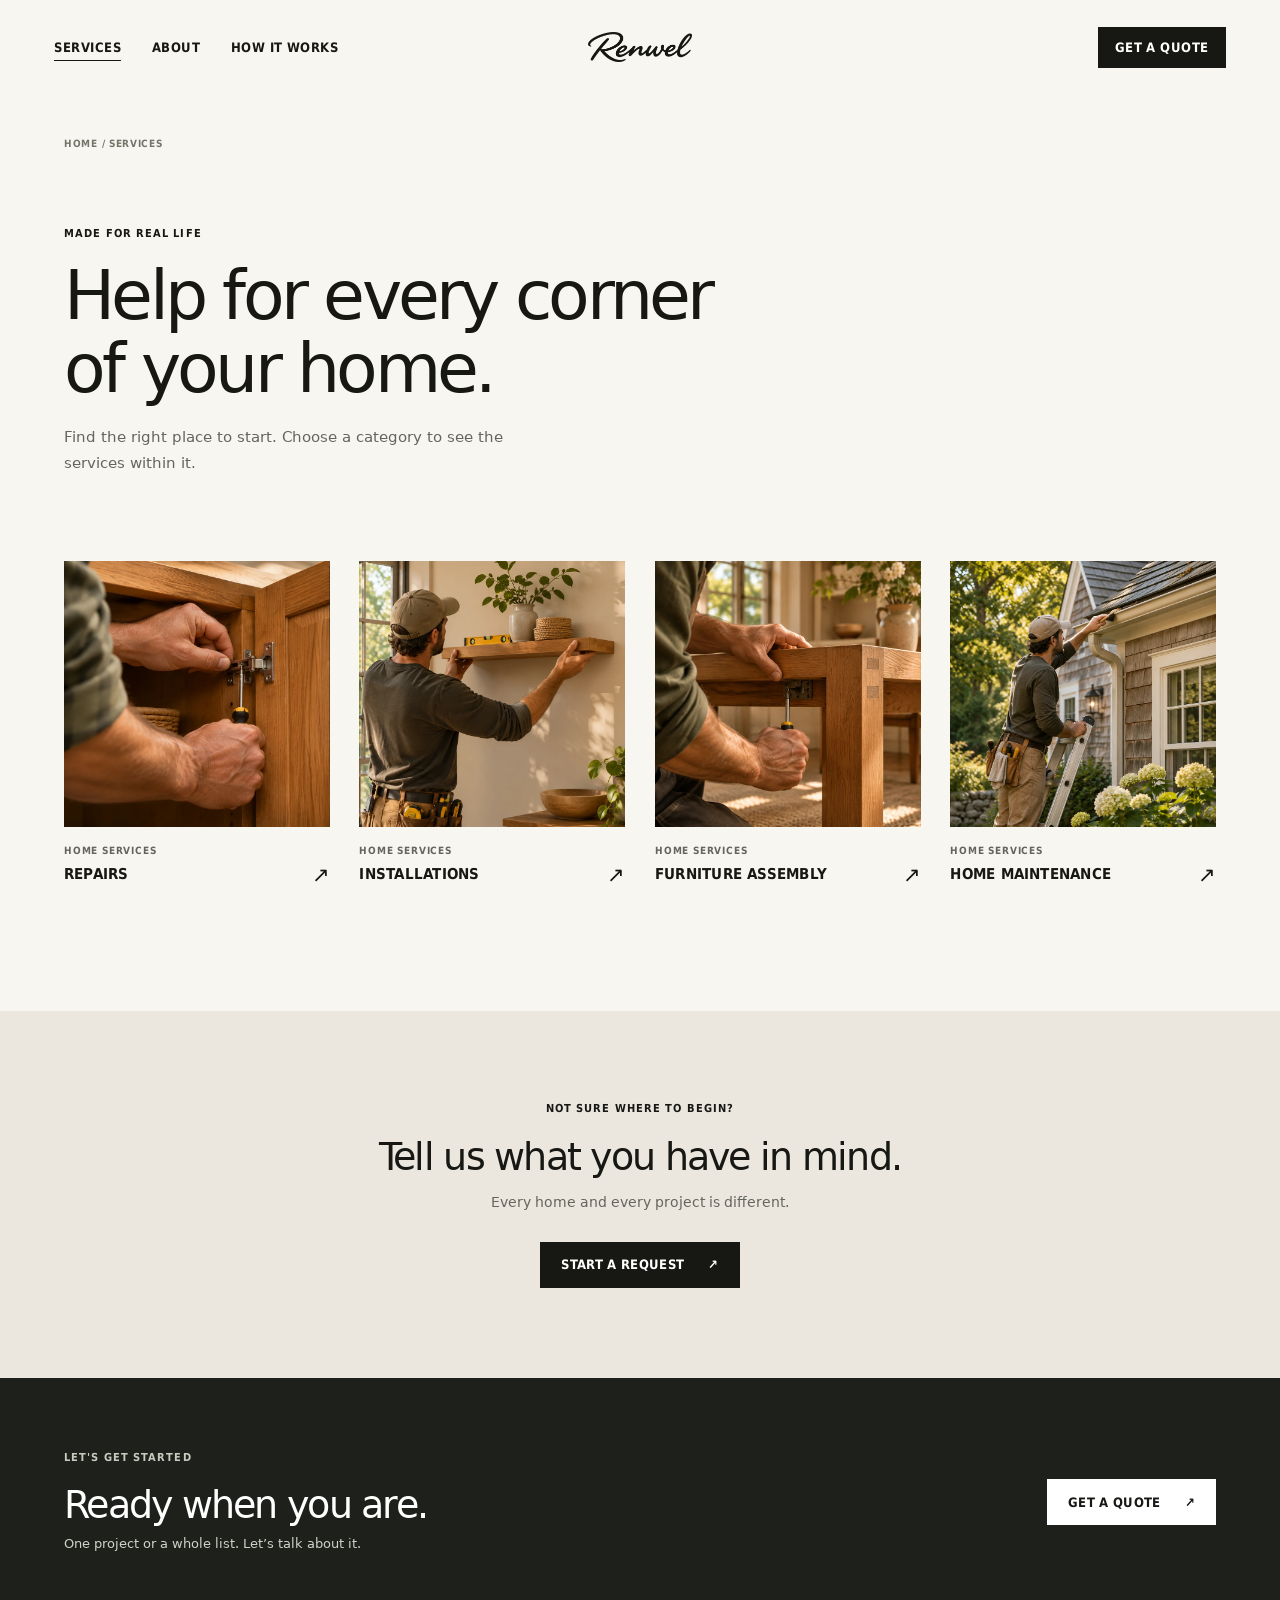
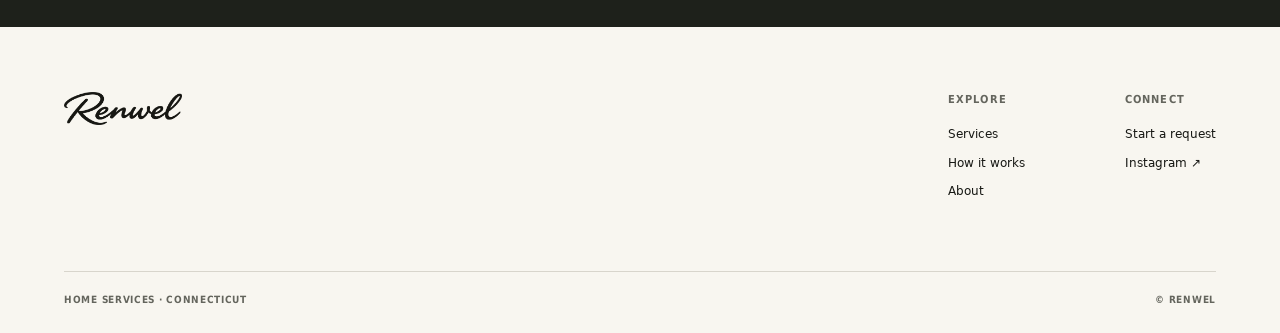
==== services.html @ 2577ada1 "Launch Renwel website with micro-animations - 9 HTML pages (index, about, services, 4 service detail" ====
<!doctype html>
<html lang="en"><head><meta charset="utf-8"><meta name="viewport" content="width=device-width, initial-scale=1"><meta name="theme-color" content="#f8f6f0"><meta name="description" content="Renwel home services. Explore repairs, installations, furniture assembly and home maintenance."><title>Services | Renwel</title><link rel="stylesheet" href="assets/css/style.css"><link rel="stylesheet" href="assets/css/animations.css"><script src="assets/js/main.js" defer></script><script src="assets/js/animations.js" defer></script></head><body>
<a class="skip" href="#main">Skip to content</a>
<header class="site-header">
  <div class="header-shell">
    <button class="menu-trigger nav-type" type="button" aria-controls="mobile-nav" aria-expanded="false" aria-label="Open menu"><span aria-hidden="true">☰</span></button>
    <nav class="desktop-nav" aria-label="Main navigation">
      <a class="nav-type is-active" href="services.html">SERVICES</a>
      <a class="nav-type " href="about.html">ABOUT</a>
      <a class="nav-type " href="how-it-works.html">HOW IT WORKS</a>
    </nav>
    <a class="brand" href="index.html" aria-label="Renwel home"><img src="assets/images/renwel-logo.png" width="1649" height="474" alt="Renwel"></a>
    <div class="header-action"><a class="quote-link nav-type" href="quote.html">GET A QUOTE <span class="quote-count" data-count hidden></span></a></div>
  </div>
  <nav class="mobile-nav" id="mobile-nav" aria-label="Mobile navigation" hidden>
    <a class="nav-type" href="services.html">SERVICES</a><a class="nav-type" href="about.html">ABOUT</a><a class="nav-type" href="how-it-works.html">HOW IT WORKS</a>
  </nav>
</header><main id="main"><section class="page-intro section" data-anim><p class="breadcrumb"><a href="index.html">HOME</a> / SERVICES</p><p class="kicker">MADE FOR REAL LIFE</p><h1>Help for every corner<br>of your home.</h1><p>Find the right place to start. Choose a category to see the services within it.</p></section><section class="section page-cards" data-anim><div class="service-grid" data-anim-stagger><a class="service-card" href="repairs.html"><span class="service-photo"><img src="assets/images/repairs.webp" width="887" height="887" loading="lazy" alt=""></span><span class="card-meta"><span><span class="card-overline">HOME SERVICES</span><strong>REPAIRS</strong></span><span class="card-arrow" aria-hidden="true">↗</span></span></a><a class="service-card" href="installations.html"><span class="service-photo"><img src="assets/images/installations.webp" width="887" height="887" loading="lazy" alt=""></span><span class="card-meta"><span><span class="card-overline">HOME SERVICES</span><strong>INSTALLATIONS</strong></span><span class="card-arrow" aria-hidden="true">↗</span></span></a><a class="service-card" href="furniture-assembly.html"><span class="service-photo"><img src="assets/images/furniture.webp" width="887" height="887" loading="lazy" alt=""></span><span class="card-meta"><span><span class="card-overline">HOME SERVICES</span><strong>FURNITURE ASSEMBLY</strong></span><span class="card-arrow" aria-hidden="true">↗</span></span></a><a class="service-card" href="home-maintenance.html"><span class="service-photo"><img src="assets/images/maintenance.webp" width="887" height="887" loading="lazy" alt=""></span><span class="card-meta"><span><span class="card-overline">HOME SERVICES</span><strong>HOME MAINTENANCE</strong></span><span class="card-arrow" aria-hidden="true">↗</span></span></a></div></section><section class="simple-band"><p class="kicker">NOT SURE WHERE TO BEGIN?</p><h2>Tell us what you have in mind.</h2><p>Every home and every project is different.</p><a class="button" href="quote.html">START A REQUEST <span aria-hidden="true">↗</span></a></section></main>
<section class="closing"><div data-anim><p class="kicker">LET'S GET STARTED</p><h2>Ready when you are.</h2><p>One project or a whole list. Let’s talk about it.</p></div><a class="button button-light" href="quote.html">GET A QUOTE <span aria-hidden="true">↗</span></a></section>
<footer class="site-footer"><div class="footer-top"><a class="footer-brand" href="index.html"><img src="assets/images/renwel-logo.png" width="1649" height="474" alt="Renwel"></a><div class="footer-cols"><div><p class="kicker">EXPLORE</p><a href="services.html">Services</a><a href="how-it-works.html">How it works</a><a href="about.html">About</a></div><div><p class="kicker">CONNECT</p><a href="quote.html">Start a request</a><a href="https://www.instagram.com/cwb_services/" target="_blank" rel="noopener noreferrer">Instagram ↗</a></div></div></div><div class="footer-bottom"><span>HOME SERVICES · CONNECTICUT</span><span>© RENWEL</span></div></footer></body></html>
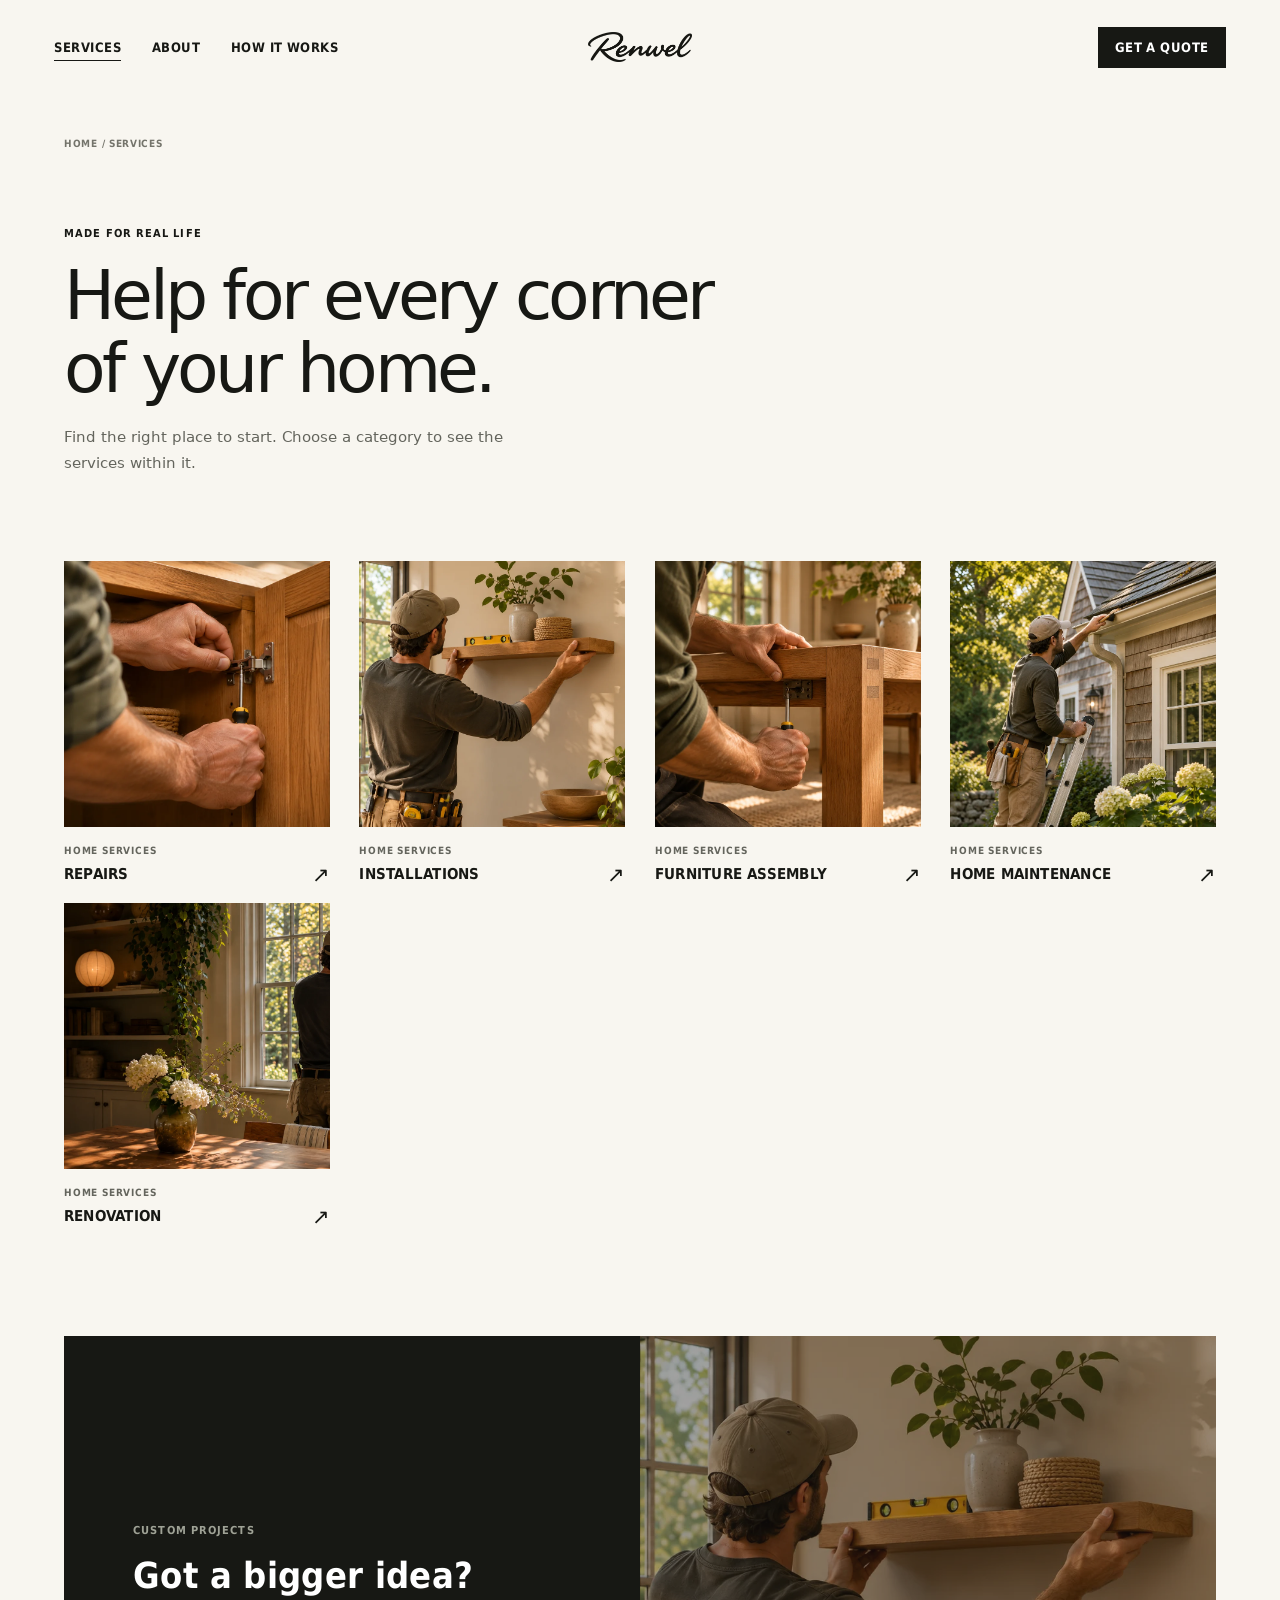
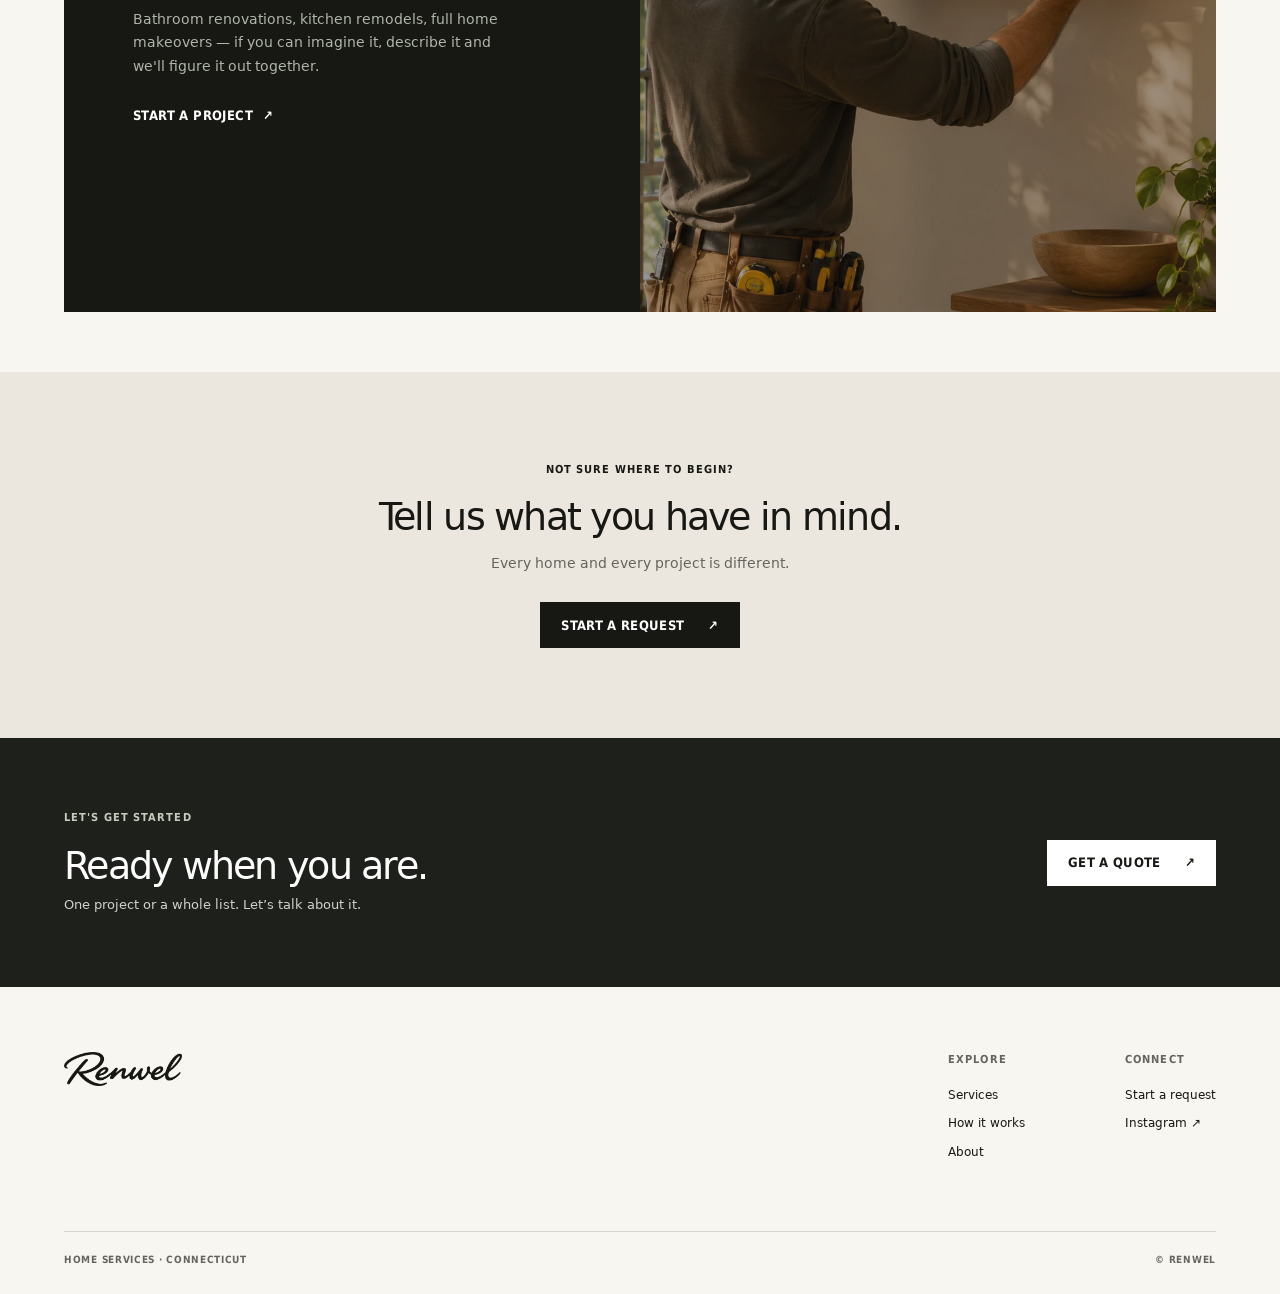
==== commit 28e21518: "Add Renovation + Projects pages, fix service card hover - renovation.html: 12 services (bathroom, ki" ====
--- a/services.html
+++ b/services.html
@@ -15,6 +15,6 @@
   <nav class="mobile-nav" id="mobile-nav" aria-label="Mobile navigation" hidden>
     <a class="nav-type" href="services.html">SERVICES</a><a class="nav-type" href="about.html">ABOUT</a><a class="nav-type" href="how-it-works.html">HOW IT WORKS</a>
   </nav>
-</header><main id="main"><section class="page-intro section" data-anim><p class="breadcrumb"><a href="index.html">HOME</a> / SERVICES</p><p class="kicker">MADE FOR REAL LIFE</p><h1>Help for every corner<br>of your home.</h1><p>Find the right place to start. Choose a category to see the services within it.</p></section><section class="section page-cards" data-anim><div class="service-grid" data-anim-stagger><a class="service-card" href="repairs.html"><span class="service-photo"><img src="assets/images/repairs.webp" width="887" height="887" loading="lazy" alt=""></span><span class="card-meta"><span><span class="card-overline">HOME SERVICES</span><strong>REPAIRS</strong></span><span class="card-arrow" aria-hidden="true">↗</span></span></a><a class="service-card" href="installations.html"><span class="service-photo"><img src="assets/images/installations.webp" width="887" height="887" loading="lazy" alt=""></span><span class="card-meta"><span><span class="card-overline">HOME SERVICES</span><strong>INSTALLATIONS</strong></span><span class="card-arrow" aria-hidden="true">↗</span></span></a><a class="service-card" href="furniture-assembly.html"><span class="service-photo"><img src="assets/images/furniture.webp" width="887" height="887" loading="lazy" alt=""></span><span class="card-meta"><span><span class="card-overline">HOME SERVICES</span><strong>FURNITURE ASSEMBLY</strong></span><span class="card-arrow" aria-hidden="true">↗</span></span></a><a class="service-card" href="home-maintenance.html"><span class="service-photo"><img src="assets/images/maintenance.webp" width="887" height="887" loading="lazy" alt=""></span><span class="card-meta"><span><span class="card-overline">HOME SERVICES</span><strong>HOME MAINTENANCE</strong></span><span class="card-arrow" aria-hidden="true">↗</span></span></a></div></section><section class="simple-band"><p class="kicker">NOT SURE WHERE TO BEGIN?</p><h2>Tell us what you have in mind.</h2><p>Every home and every project is different.</p><a class="button" href="quote.html">START A REQUEST <span aria-hidden="true">↗</span></a></section></main>
+</header><main id="main"><section class="page-intro section" data-anim><p class="breadcrumb"><a href="index.html">HOME</a> / SERVICES</p><p class="kicker">MADE FOR REAL LIFE</p><h1>Help for every corner<br>of your home.</h1><p>Find the right place to start. Choose a category to see the services within it.</p></section><section class="section page-cards" data-anim><div class="service-grid" data-anim-stagger><a class="service-card" href="repairs.html"><span class="service-photo"><img src="assets/images/repairs.webp" width="887" height="887" loading="lazy" alt=""></span><span class="card-meta"><span><span class="card-overline">HOME SERVICES</span><strong>REPAIRS</strong></span><span class="card-arrow" aria-hidden="true">↗</span></span></a><a class="service-card" href="installations.html"><span class="service-photo"><img src="assets/images/installations.webp" width="887" height="887" loading="lazy" alt=""></span><span class="card-meta"><span><span class="card-overline">HOME SERVICES</span><strong>INSTALLATIONS</strong></span><span class="card-arrow" aria-hidden="true">↗</span></span></a><a class="service-card" href="furniture-assembly.html"><span class="service-photo"><img src="assets/images/furniture.webp" width="887" height="887" loading="lazy" alt=""></span><span class="card-meta"><span><span class="card-overline">HOME SERVICES</span><strong>FURNITURE ASSEMBLY</strong></span><span class="card-arrow" aria-hidden="true">↗</span></span></a><a class="service-card" href="home-maintenance.html"><span class="service-photo"><img src="assets/images/maintenance.webp" width="887" height="887" loading="lazy" alt=""></span><span class="card-meta"><span><span class="card-overline">HOME SERVICES</span><strong>HOME MAINTENANCE</strong></span><span class="card-arrow" aria-hidden="true">↗</span></span></a><a class="service-card" href="renovation.html"><span class="service-photo"><img src="assets/images/hero.webp" width="1774" height="887" loading="lazy" alt="" style="object-position:center 40%"></span><span class="card-meta"><span><span class="card-overline">HOME SERVICES</span><strong>RENOVATION</strong></span><span class="card-arrow" aria-hidden="true">↗</span></span></a></div></section><section class="section" style="padding-top:0;padding-bottom:60px"><a class="service-card service-card--wide" href="projects.html" style="display:grid;grid-template-columns:1fr 1fr;background:var(--ink);color:#fff;text-decoration:none;overflow:hidden"><span style="padding:10% 12%;display:flex;flex-direction:column;justify-content:center"><span style="font-family:RenwelNarrow,sans-serif;font-size:11px;letter-spacing:.10em;color:#9fa296;margin-bottom:16px;display:block">CUSTOM PROJECTS</span><strong style="font-family:RenwelNarrow,sans-serif;font-size:clamp(28px,2.8vw,42px);font-weight:700;letter-spacing:.01em;line-height:1.15;display:block;margin-bottom:12px">Got a bigger idea?</strong><span style="font-size:14px;color:#b0b5a9;line-height:1.65;max-width:380px;display:block">Bathroom renovations, kitchen remodels, full home makeovers — if you can imagine it, describe it and we'll figure it out together.</span><span style="display:inline-flex;align-items:center;gap:10px;margin-top:28px;font-family:RenwelNarrow,sans-serif;font-size:13px;font-weight:700;letter-spacing:.03em;color:#fff">START A PROJECT <span aria-hidden="true">↗</span></span></span><span style="overflow:hidden;min-height:300px"><img src="assets/images/installations.webp" width="887" height="887" loading="lazy" alt="" style="width:100%;height:100%;object-fit:cover;opacity:.6;transition:transform .45s cubic-bezier(.16,1,.3,1)"></span></span></a></section><section class="simple-band"><p class="kicker">NOT SURE WHERE TO BEGIN?</p><h2>Tell us what you have in mind.</h2><p>Every home and every project is different.</p><a class="button" href="quote.html">START A REQUEST <span aria-hidden="true">↗</span></a></section></main>
 <section class="closing"><div data-anim><p class="kicker">LET'S GET STARTED</p><h2>Ready when you are.</h2><p>One project or a whole list. Let’s talk about it.</p></div><a class="button button-light" href="quote.html">GET A QUOTE <span aria-hidden="true">↗</span></a></section>
 <footer class="site-footer"><div class="footer-top"><a class="footer-brand" href="index.html"><img src="assets/images/renwel-logo.png" width="1649" height="474" alt="Renwel"></a><div class="footer-cols"><div><p class="kicker">EXPLORE</p><a href="services.html">Services</a><a href="how-it-works.html">How it works</a><a href="about.html">About</a></div><div><p class="kicker">CONNECT</p><a href="quote.html">Start a request</a><a href="https://www.instagram.com/cwb_services/" target="_blank" rel="noopener noreferrer">Instagram ↗</a></div></div></div><div class="footer-bottom"><span>HOME SERVICES · CONNECTICUT</span><span>© RENWEL</span></div></footer></body></html>
--- a/assets/css/animations.css
+++ b/assets/css/animations.css
@@ -108,16 +108,42 @@
 }
 
 /* ----------------------------------------------------------
-   Service cards — hover lift
+   Service cards — hover overlay (no transform conflict with stagger)
    ---------------------------------------------------------- */
 .service-card {
-  transition:
-    transform 0.3s cubic-bezier(0.16, 1, 0.3, 1),
-    box-shadow 0.3s cubic-bezier(0.16, 1, 0.3, 1);
-}
-.service-card:hover {
-  transform: translateY(-5px);
-  box-shadow: 0 12px 32px rgba(23, 24, 20, 0.10);
+  position: relative;
+}
+
+/* dark gradient overlay on the photo */
+.service-photo::after {
+  content: '';
+  position: absolute;
+  inset: 0;
+  background: linear-gradient(to top, rgba(23, 24, 20, 0.52) 0%, rgba(23,24,20,0.1) 50%, transparent 100%);
+  opacity: 0;
+  transition: opacity 0.35s ease;
+  pointer-events: none;
+}
+.service-card:hover .service-photo::after {
+  opacity: 1;
+}
+
+/* arrow slides diagonally */
+.card-arrow {
+  display: inline-block;
+  transition: transform 0.3s cubic-bezier(0.16, 1, 0.3, 1), color 0.25s;
+}
+.service-card:hover .card-arrow {
+  transform: translate(4px, -4px);
+  color: var(--ink);
+}
+
+/* card-meta text slides up slightly */
+.card-meta {
+  transition: transform 0.3s cubic-bezier(0.16, 1, 0.3, 1);
+}
+.service-card:hover .card-meta {
+  transform: translateY(-3px);
 }
 
 /* ----------------------------------------------------------
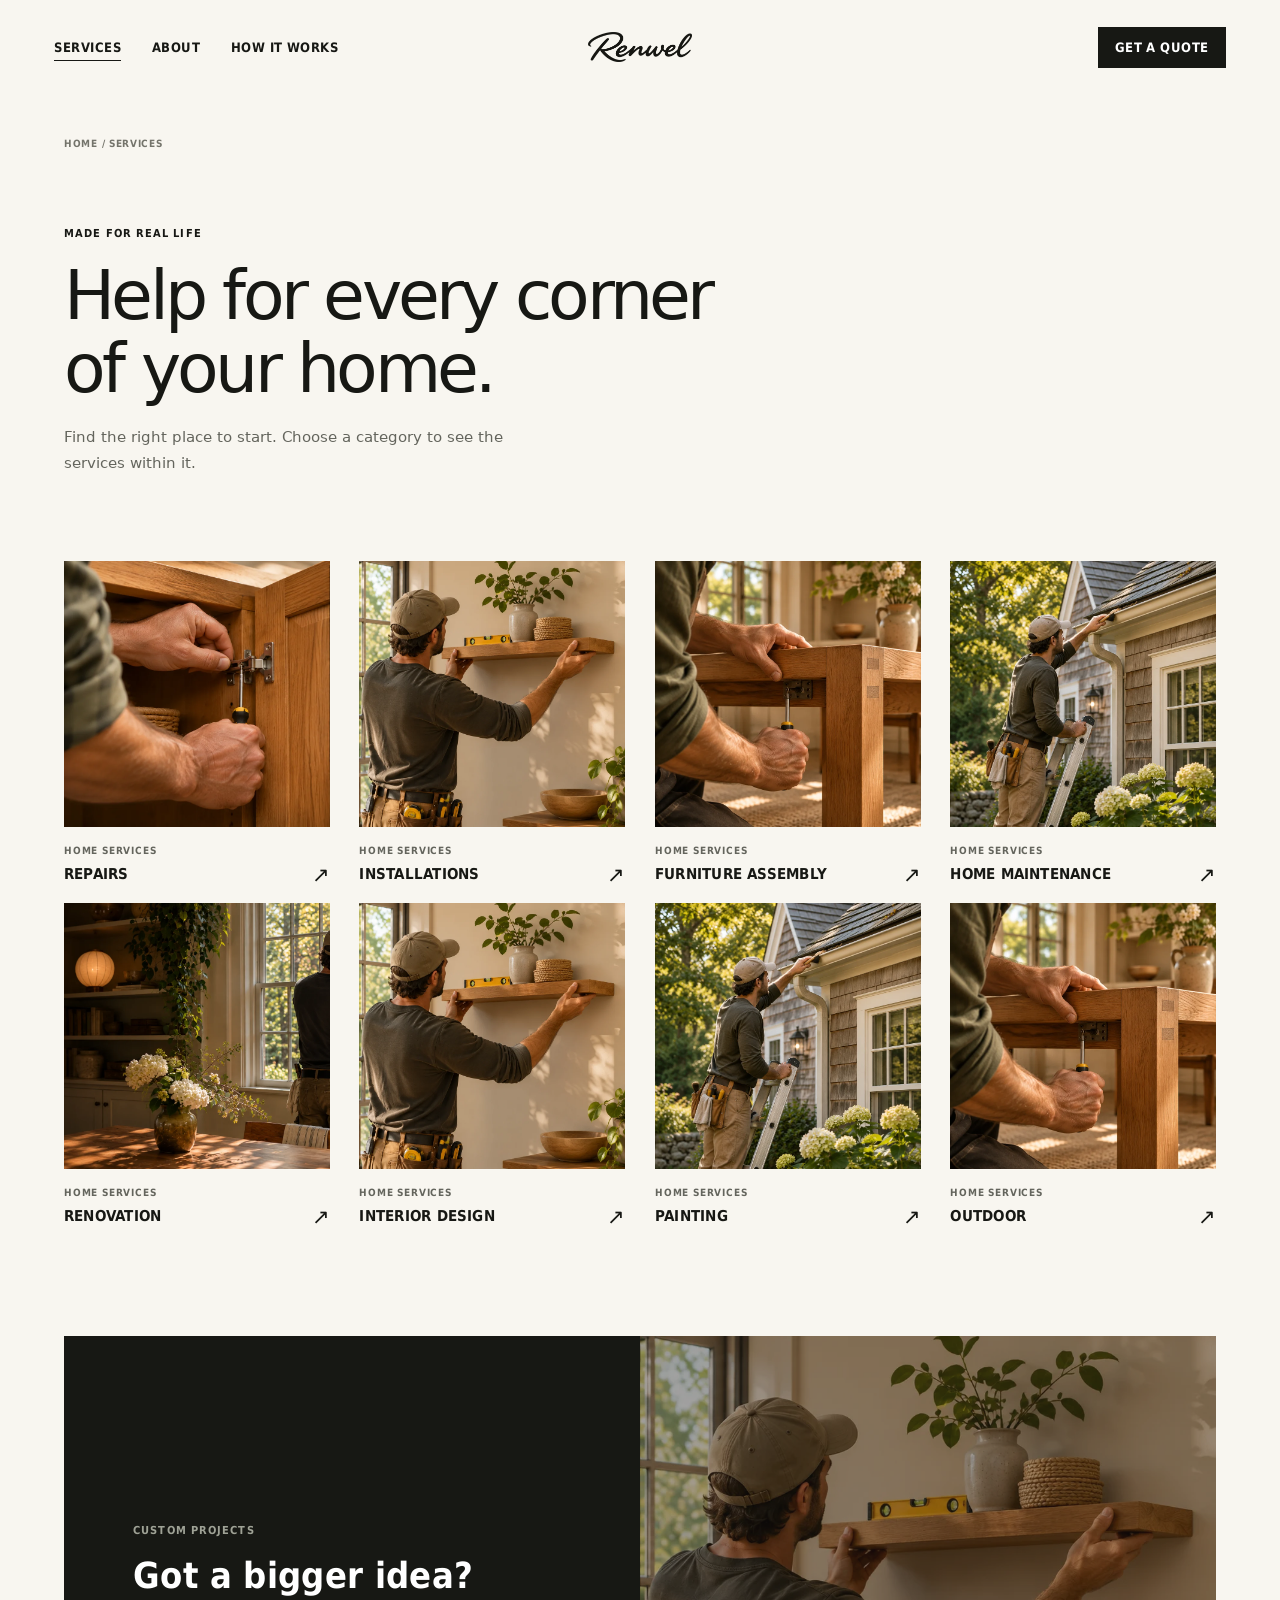
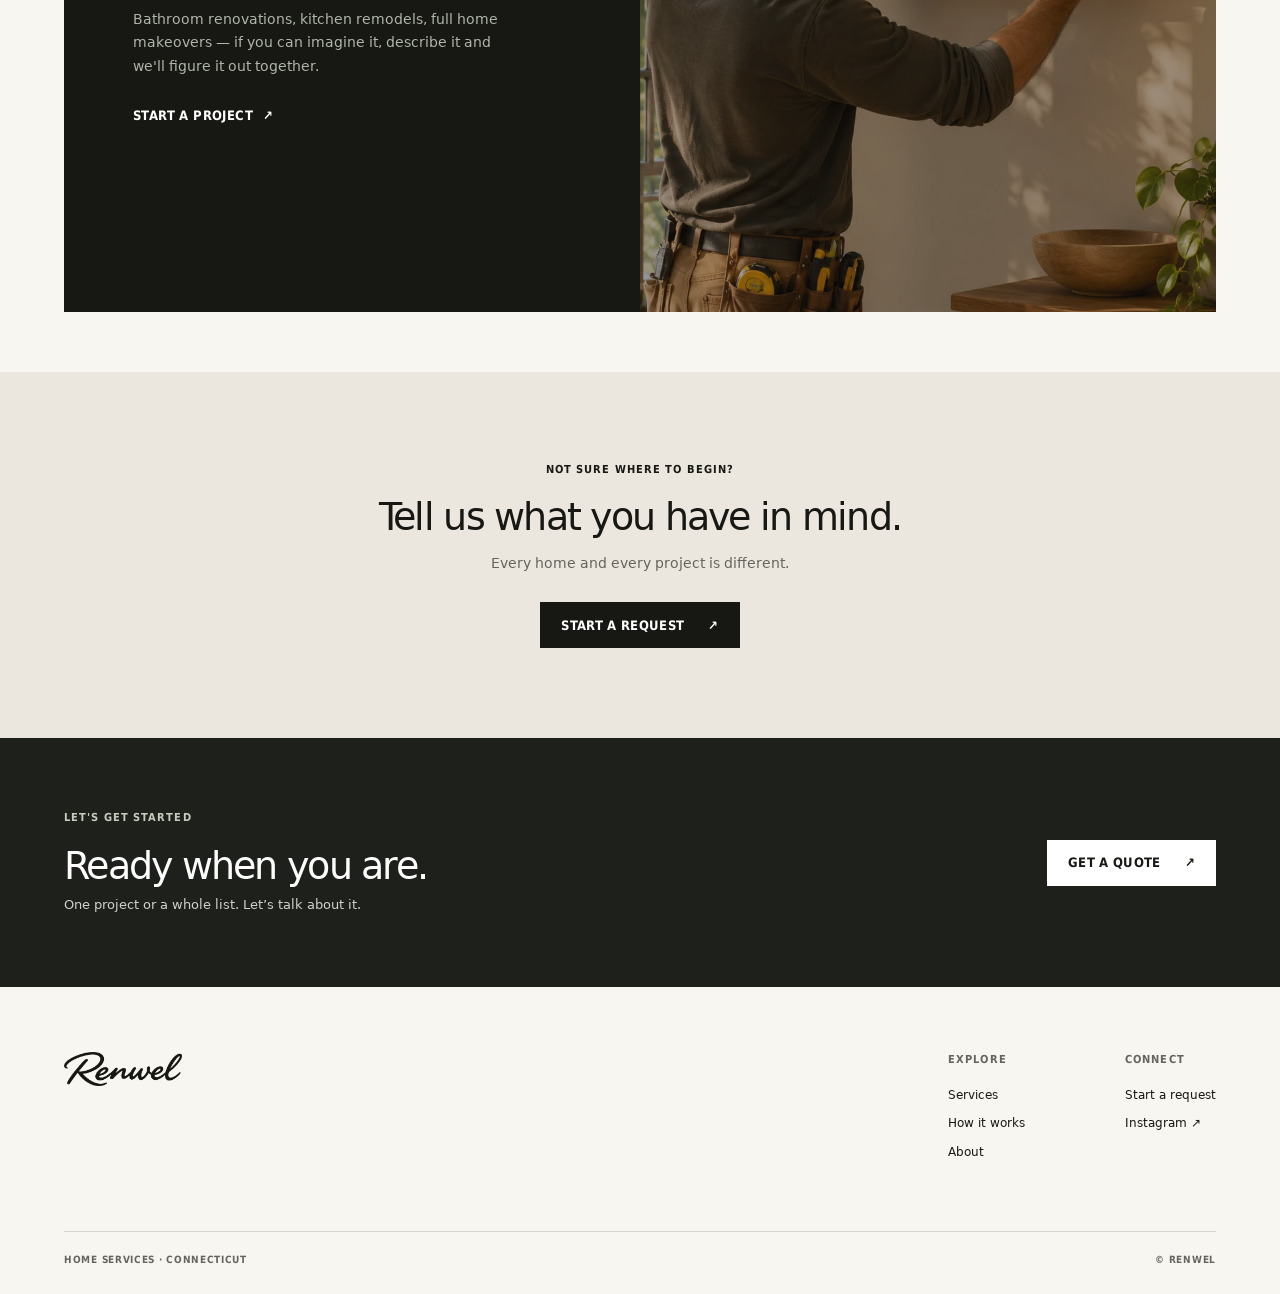
==== commit 0559deae: "Add Interior Design, Painting, Outdoor service pages; complete services grid - New interior-design.h" ====
--- a/services.html
+++ b/services.html
@@ -15,6 +15,6 @@
   <nav class="mobile-nav" id="mobile-nav" aria-label="Mobile navigation" hidden>
     <a class="nav-type" href="services.html">SERVICES</a><a class="nav-type" href="about.html">ABOUT</a><a class="nav-type" href="how-it-works.html">HOW IT WORKS</a>
   </nav>
-</header><main id="main"><section class="page-intro section" data-anim><p class="breadcrumb"><a href="index.html">HOME</a> / SERVICES</p><p class="kicker">MADE FOR REAL LIFE</p><h1>Help for every corner<br>of your home.</h1><p>Find the right place to start. Choose a category to see the services within it.</p></section><section class="section page-cards" data-anim><div class="service-grid" data-anim-stagger><a class="service-card" href="repairs.html"><span class="service-photo"><img src="assets/images/repairs.webp" width="887" height="887" loading="lazy" alt=""></span><span class="card-meta"><span><span class="card-overline">HOME SERVICES</span><strong>REPAIRS</strong></span><span class="card-arrow" aria-hidden="true">↗</span></span></a><a class="service-card" href="installations.html"><span class="service-photo"><img src="assets/images/installations.webp" width="887" height="887" loading="lazy" alt=""></span><span class="card-meta"><span><span class="card-overline">HOME SERVICES</span><strong>INSTALLATIONS</strong></span><span class="card-arrow" aria-hidden="true">↗</span></span></a><a class="service-card" href="furniture-assembly.html"><span class="service-photo"><img src="assets/images/furniture.webp" width="887" height="887" loading="lazy" alt=""></span><span class="card-meta"><span><span class="card-overline">HOME SERVICES</span><strong>FURNITURE ASSEMBLY</strong></span><span class="card-arrow" aria-hidden="true">↗</span></span></a><a class="service-card" href="home-maintenance.html"><span class="service-photo"><img src="assets/images/maintenance.webp" width="887" height="887" loading="lazy" alt=""></span><span class="card-meta"><span><span class="card-overline">HOME SERVICES</span><strong>HOME MAINTENANCE</strong></span><span class="card-arrow" aria-hidden="true">↗</span></span></a><a class="service-card" href="renovation.html"><span class="service-photo"><img src="assets/images/hero.webp" width="1774" height="887" loading="lazy" alt="" style="object-position:center 40%"></span><span class="card-meta"><span><span class="card-overline">HOME SERVICES</span><strong>RENOVATION</strong></span><span class="card-arrow" aria-hidden="true">↗</span></span></a></div></section><section class="section" style="padding-top:0;padding-bottom:60px"><a class="service-card service-card--wide" href="projects.html" style="display:grid;grid-template-columns:1fr 1fr;background:var(--ink);color:#fff;text-decoration:none;overflow:hidden"><span style="padding:10% 12%;display:flex;flex-direction:column;justify-content:center"><span style="font-family:RenwelNarrow,sans-serif;font-size:11px;letter-spacing:.10em;color:#9fa296;margin-bottom:16px;display:block">CUSTOM PROJECTS</span><strong style="font-family:RenwelNarrow,sans-serif;font-size:clamp(28px,2.8vw,42px);font-weight:700;letter-spacing:.01em;line-height:1.15;display:block;margin-bottom:12px">Got a bigger idea?</strong><span style="font-size:14px;color:#b0b5a9;line-height:1.65;max-width:380px;display:block">Bathroom renovations, kitchen remodels, full home makeovers — if you can imagine it, describe it and we'll figure it out together.</span><span style="display:inline-flex;align-items:center;gap:10px;margin-top:28px;font-family:RenwelNarrow,sans-serif;font-size:13px;font-weight:700;letter-spacing:.03em;color:#fff">START A PROJECT <span aria-hidden="true">↗</span></span></span><span style="overflow:hidden;min-height:300px"><img src="assets/images/installations.webp" width="887" height="887" loading="lazy" alt="" style="width:100%;height:100%;object-fit:cover;opacity:.6;transition:transform .45s cubic-bezier(.16,1,.3,1)"></span></span></a></section><section class="simple-band"><p class="kicker">NOT SURE WHERE TO BEGIN?</p><h2>Tell us what you have in mind.</h2><p>Every home and every project is different.</p><a class="button" href="quote.html">START A REQUEST <span aria-hidden="true">↗</span></a></section></main>
+</header><main id="main"><section class="page-intro section" data-anim><p class="breadcrumb"><a href="index.html">HOME</a> / SERVICES</p><p class="kicker">MADE FOR REAL LIFE</p><h1>Help for every corner<br>of your home.</h1><p>Find the right place to start. Choose a category to see the services within it.</p></section><section class="section page-cards" data-anim><div class="service-grid" data-anim-stagger><a class="service-card" href="repairs.html"><span class="service-photo"><img src="assets/images/repairs.webp" width="887" height="887" loading="lazy" alt=""></span><span class="card-meta"><span><span class="card-overline">HOME SERVICES</span><strong>REPAIRS</strong></span><span class="card-arrow" aria-hidden="true">↗</span></span></a><a class="service-card" href="installations.html"><span class="service-photo"><img src="assets/images/installations.webp" width="887" height="887" loading="lazy" alt=""></span><span class="card-meta"><span><span class="card-overline">HOME SERVICES</span><strong>INSTALLATIONS</strong></span><span class="card-arrow" aria-hidden="true">↗</span></span></a><a class="service-card" href="furniture-assembly.html"><span class="service-photo"><img src="assets/images/furniture.webp" width="887" height="887" loading="lazy" alt=""></span><span class="card-meta"><span><span class="card-overline">HOME SERVICES</span><strong>FURNITURE ASSEMBLY</strong></span><span class="card-arrow" aria-hidden="true">↗</span></span></a><a class="service-card" href="home-maintenance.html"><span class="service-photo"><img src="assets/images/maintenance.webp" width="887" height="887" loading="lazy" alt=""></span><span class="card-meta"><span><span class="card-overline">HOME SERVICES</span><strong>HOME MAINTENANCE</strong></span><span class="card-arrow" aria-hidden="true">↗</span></span></a><a class="service-card" href="renovation.html"><span class="service-photo"><img src="assets/images/hero.webp" width="1774" height="887" loading="lazy" alt="" style="object-position:center 40%"></span><span class="card-meta"><span><span class="card-overline">HOME SERVICES</span><strong>RENOVATION</strong></span><span class="card-arrow" aria-hidden="true">↗</span></span></a><a class="service-card" href="interior-design.html"><span class="service-photo"><img src="assets/images/installations.webp" width="887" height="887" loading="lazy" alt=""></span><span class="card-meta"><span><span class="card-overline">HOME SERVICES</span><strong>INTERIOR DESIGN</strong></span><span class="card-arrow" aria-hidden="true">↗</span></span></a><a class="service-card" href="painting.html"><span class="service-photo"><img src="assets/images/maintenance.webp" width="887" height="887" loading="lazy" alt=""></span><span class="card-meta"><span><span class="card-overline">HOME SERVICES</span><strong>PAINTING</strong></span><span class="card-arrow" aria-hidden="true">↗</span></span></a><a class="service-card" href="outdoor.html"><span class="service-photo"><img src="assets/images/furniture.webp" width="887" height="887" loading="lazy" alt=""></span><span class="card-meta"><span><span class="card-overline">HOME SERVICES</span><strong>OUTDOOR</strong></span><span class="card-arrow" aria-hidden="true">↗</span></span></a></div></section><section class="section" style="padding-top:0;padding-bottom:60px"><a class="service-card service-card--wide" href="projects.html" style="display:grid;grid-template-columns:1fr 1fr;background:var(--ink);color:#fff;text-decoration:none;overflow:hidden"><span style="padding:10% 12%;display:flex;flex-direction:column;justify-content:center"><span style="font-family:RenwelNarrow,sans-serif;font-size:11px;letter-spacing:.10em;color:#9fa296;margin-bottom:16px;display:block">CUSTOM PROJECTS</span><strong style="font-family:RenwelNarrow,sans-serif;font-size:clamp(28px,2.8vw,42px);font-weight:700;letter-spacing:.01em;line-height:1.15;display:block;margin-bottom:12px">Got a bigger idea?</strong><span style="font-size:14px;color:#b0b5a9;line-height:1.65;max-width:380px;display:block">Bathroom renovations, kitchen remodels, full home makeovers — if you can imagine it, describe it and we'll figure it out together.</span><span style="display:inline-flex;align-items:center;gap:10px;margin-top:28px;font-family:RenwelNarrow,sans-serif;font-size:13px;font-weight:700;letter-spacing:.03em;color:#fff">START A PROJECT <span aria-hidden="true">↗</span></span></span><span style="overflow:hidden;min-height:300px"><img src="assets/images/installations.webp" width="887" height="887" loading="lazy" alt="" style="width:100%;height:100%;object-fit:cover;opacity:.6;transition:transform .45s cubic-bezier(.16,1,.3,1)"></span></span></a></section><section class="simple-band"><p class="kicker">NOT SURE WHERE TO BEGIN?</p><h2>Tell us what you have in mind.</h2><p>Every home and every project is different.</p><a class="button" href="quote.html">START A REQUEST <span aria-hidden="true">↗</span></a></section></main>
 <section class="closing"><div data-anim><p class="kicker">LET'S GET STARTED</p><h2>Ready when you are.</h2><p>One project or a whole list. Let’s talk about it.</p></div><a class="button button-light" href="quote.html">GET A QUOTE <span aria-hidden="true">↗</span></a></section>
 <footer class="site-footer"><div class="footer-top"><a class="footer-brand" href="index.html"><img src="assets/images/renwel-logo.png" width="1649" height="474" alt="Renwel"></a><div class="footer-cols"><div><p class="kicker">EXPLORE</p><a href="services.html">Services</a><a href="how-it-works.html">How it works</a><a href="about.html">About</a></div><div><p class="kicker">CONNECT</p><a href="quote.html">Start a request</a><a href="https://www.instagram.com/cwb_services/" target="_blank" rel="noopener noreferrer">Instagram ↗</a></div></div></div><div class="footer-bottom"><span>HOME SERVICES · CONNECTICUT</span><span>© RENWEL</span></div></footer></body></html>
--- a/assets/css/animations.css
+++ b/assets/css/animations.css
@@ -108,42 +108,26 @@
 }
 
 /* ----------------------------------------------------------
-   Service cards — hover overlay (no transform conflict with stagger)
-   ---------------------------------------------------------- */
-.service-card {
+   Service cards — image zoom + text underline only
+   ---------------------------------------------------------- */
+
+/* underline on the service name */
+.card-meta strong {
   position: relative;
-}
-
-/* dark gradient overlay on the photo */
-.service-photo::after {
+  display: inline-block;
+}
+.card-meta strong::after {
   content: '';
   position: absolute;
-  inset: 0;
-  background: linear-gradient(to top, rgba(23, 24, 20, 0.52) 0%, rgba(23,24,20,0.1) 50%, transparent 100%);
-  opacity: 0;
-  transition: opacity 0.35s ease;
-  pointer-events: none;
-}
-.service-card:hover .service-photo::after {
-  opacity: 1;
-}
-
-/* arrow slides diagonally */
-.card-arrow {
-  display: inline-block;
-  transition: transform 0.3s cubic-bezier(0.16, 1, 0.3, 1), color 0.25s;
-}
-.service-card:hover .card-arrow {
-  transform: translate(4px, -4px);
-  color: var(--ink);
-}
-
-/* card-meta text slides up slightly */
-.card-meta {
-  transition: transform 0.3s cubic-bezier(0.16, 1, 0.3, 1);
-}
-.service-card:hover .card-meta {
-  transform: translateY(-3px);
+  left: 0;
+  right: 100%;
+  bottom: -3px;
+  height: 1px;
+  background: currentColor;
+  transition: right 0.25s cubic-bezier(0.16, 1, 0.3, 1);
+}
+.service-card:hover .card-meta strong::after {
+  right: 0;
 }
 
 /* ----------------------------------------------------------
